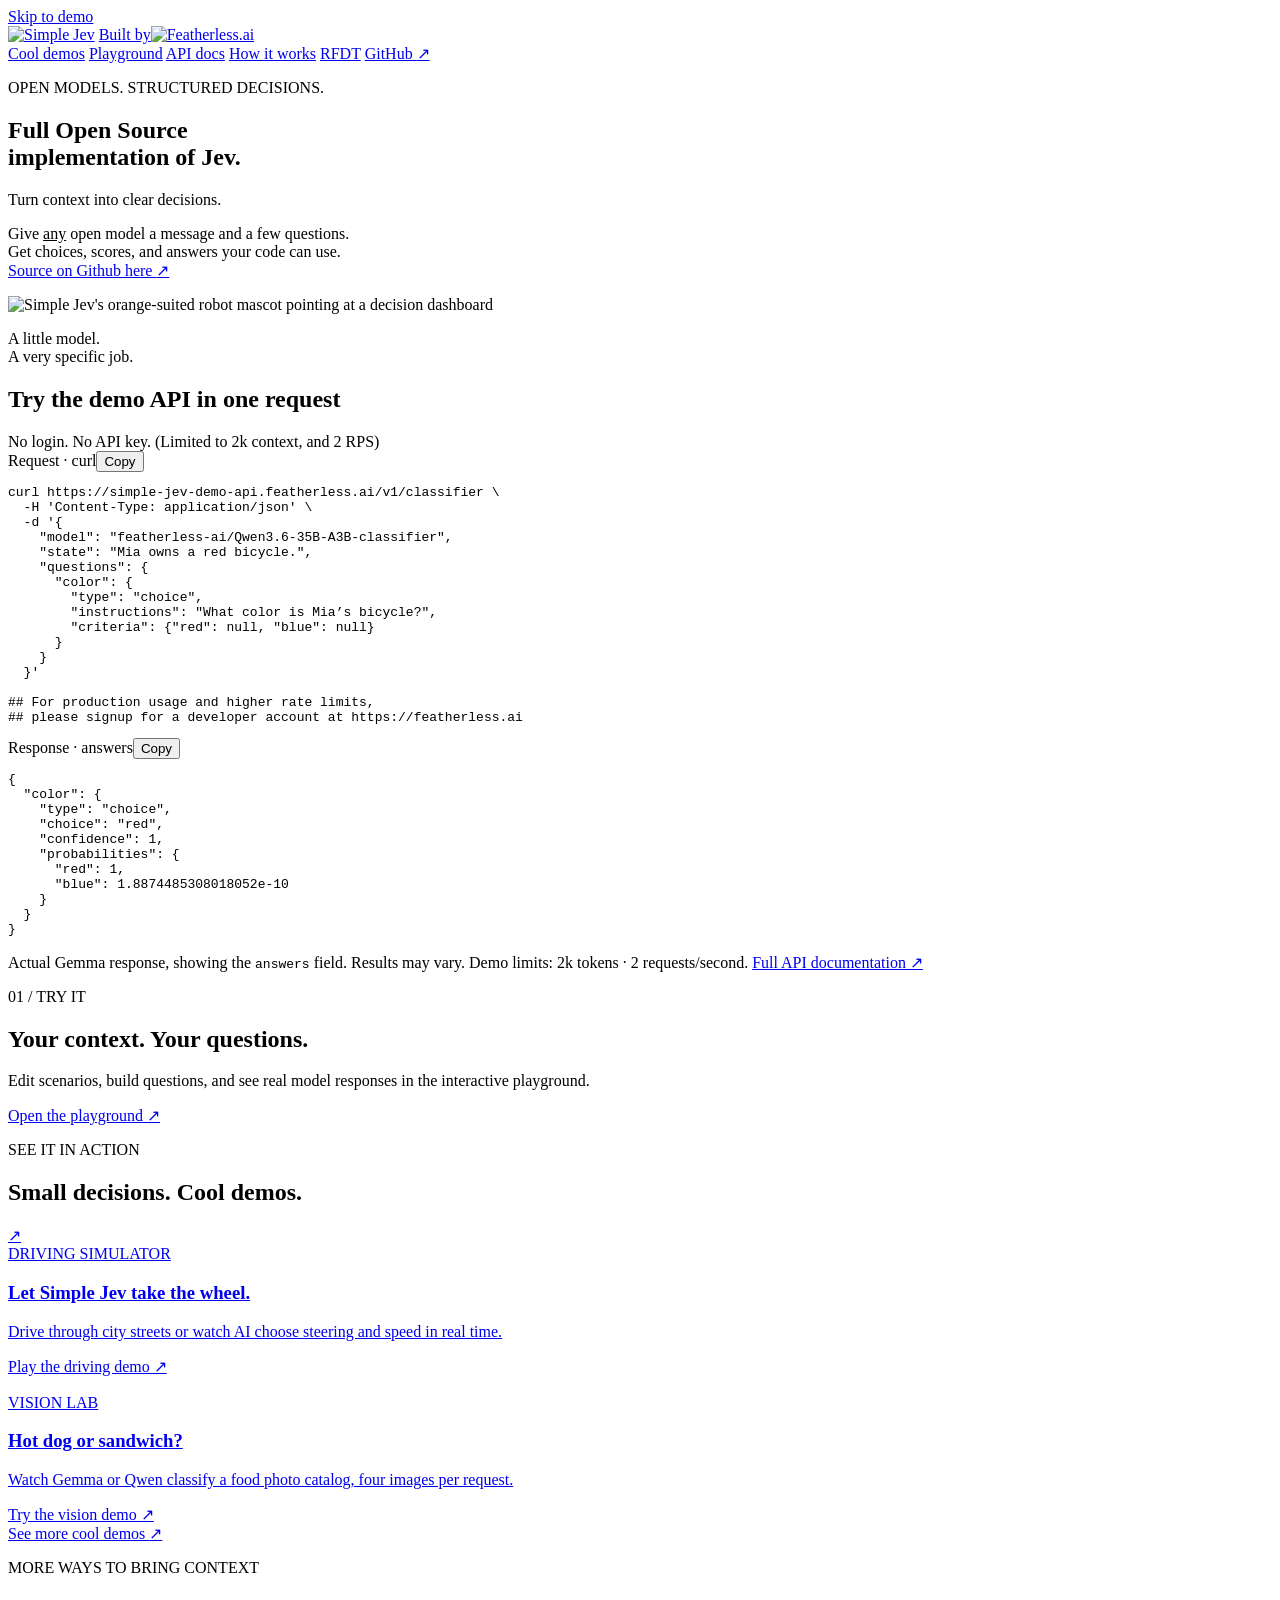
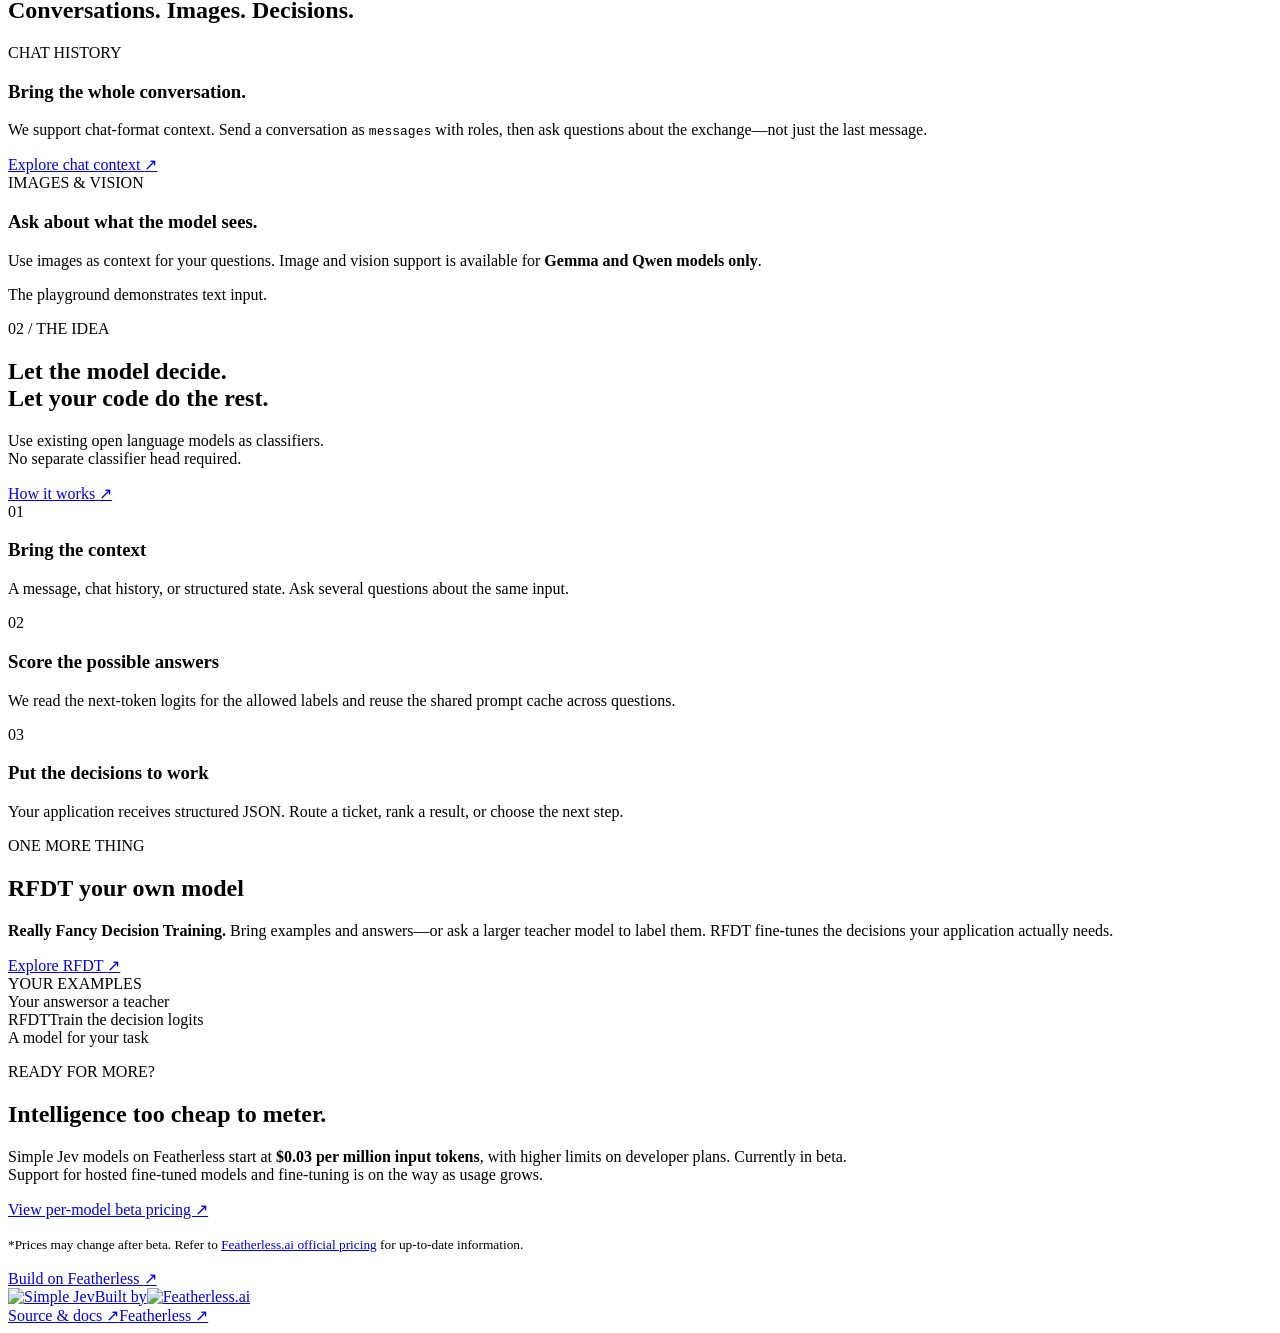
==== website/index.html @ 10b14368 "Update homepage demo model and rate limit" ====
<!doctype html>
<html lang="en">
  <head>
    <meta charset="utf-8" />
    <meta name="viewport" content="width=device-width, initial-scale=1" />
    <meta name="theme-color" content="#f8f9f6" />
    <meta
      name="description"
      content="Turn context into structured decisions with open language models. Try Simple Jev's live classifier demo, explore the API, and train a model for your task."
    />
    <title>Simple Jev — Turn context into decisions</title>
    <link rel="icon" type="image/png" href="assets/simple-jev.png" />
    <link rel="stylesheet" href="styles.css?v=20260918-how-button" />
    <script src="docs.js" defer></script>
    <script src="syntax.js" defer></script>
  </head>
  <body>
    <a class="skip-link" href="#try-it">Skip to demo</a>
    <header class="site-header wrap">
      <a class="wordmark" href="#" aria-label="Simple Jev home"
        ><img
          class="brand-logo"
          src="assets/simple-jev.png"
          alt="Simple Jev"
          width="64"
          height="64"
      /></a>
      <a
        class="built-by header-credit"
        href="https://featherless.ai/"
        aria-label="Built by Featherless.ai"
        ><span>Built by</span
        ><img
          src="assets/featherless_logo_dark.svg"
          alt="Featherless.ai"
          width="156"
          height="51"
      /></a>
      <nav aria-label="Main navigation">
        <a class="demos-nav" href="demos.html">Cool demos</a>
        <a href="playground.html" class="playground-nav">Playground</a>
        <a class="docs-link" href="docs.html">API docs</a>
        <a href="how-it-works.html">How it works</a>
        <a href="#rfdt">RFDT</a>
        <a
          class="nav-github"
          href="https://github.com/featherless-ai/simple-jev"
          >GitHub <span aria-hidden="true">↗</span></a
        >
      </nav>
    </header>

    <main>
      <section class="hero wrap" aria-labelledby="hero-title">
        <div>
          <p class="eyebrow">
            <span class="tiny-square" aria-hidden="true"></span> OPEN MODELS.
            STRUCTURED DECISIONS.
          </p>
          <h1 id="hero-title">
            Full Open Source<br /><span>implementation of Jev.</span>
          </h1>
          <p class="hero-subheading">Turn context into clear decisions.</p>
          <p class="hero-copy">
            Give <u>any</u> open model a message and a few questions.<br
              class="desktop-break"
            />
            Get choices, scores, and answers your code can use.
            <br />
            <a class="text-link" href="https://github.com/featherless-ai/simple-jev"
              >Source on Github here <span aria-hidden="true">↗</span></a
            >
          </p>
        </div>
        <div class="hero-aside">
          <img
            src="assets/simple-jev.png"
            alt="Simple Jev's orange-suited robot mascot pointing at a decision dashboard"
            width="168"
            height="168"
          />
          <p>A little model.<br />A very specific job.</p>
        </div>
      </section>

      <section class="quick-api wrap" aria-labelledby="quick-api-title">
        <div class="quick-api-heading">
          <h2 id="quick-api-title">Try the demo API in one request</h2>
          <span>No login. No API key. (Limited to 2k context, and 2 RPS)</span>
        </div>
        <div class="quick-api-grid">
          <div class="docs-code">
            <div class="quick-code-heading">
              <span>Request · curl</span
              ><button type="button" class="copy-code">Copy</button>
            </div>
            <pre
              tabindex="0"
              aria-label="Example curl request"
            ><code>curl https://simple-jev-demo-api.featherless.ai/v1/classifier \
  -H &#x27;Content-Type: application/json&#x27; \
  -d &#x27;{
    &quot;model&quot;: &quot;featherless-ai/Qwen3.6-35B-A3B-classifier&quot;,
    &quot;state&quot;: &quot;Mia owns a red bicycle.&quot;,
    &quot;questions&quot;: {
      &quot;color&quot;: {
        &quot;type&quot;: &quot;choice&quot;,
        &quot;instructions&quot;: &quot;What color is Mia’s bicycle?&quot;,
        &quot;criteria&quot;: {&quot;red&quot;: null, &quot;blue&quot;: null}
      }
    }
  }&#x27;

## For production usage and higher rate limits,
## please signup for a developer account at https://featherless.ai</code></pre>
          </div>
          <div class="docs-code">
            <div class="quick-code-heading">
              <span>Response · answers</span
              ><button type="button" class="copy-code">Copy</button>
            </div>
            <pre tabindex="0" aria-label="Example answer JSON"><code>{
  &quot;color&quot;: {
    &quot;type&quot;: &quot;choice&quot;,
    &quot;choice&quot;: &quot;red&quot;,
    &quot;confidence&quot;: 1,
    &quot;probabilities&quot;: {
      &quot;red&quot;: 1,
      &quot;blue&quot;: 1.8874485308018052e-10
    }
  }
}</code></pre>
          </div>
        </div>
        <p class="quick-api-note">
          Actual Gemma response, showing the <code>answers</code> field. Results
          may vary. Demo limits: 2k tokens · 2 requests/second.
          <a href="docs.html">Full API documentation ↗</a>
        </p>
        <span class="sr-only" id="docs-copy-status" role="status"></span>
      </section>

      <section
        class="playground-invite wrap"
        id="try-it"
        aria-labelledby="try-title"
      >
        <div>
          <p class="section-number">01 / TRY IT</p>
          <h2 id="try-title">Your context. Your questions.</h2>
          <p>
            Edit scenarios, build questions, and see real model responses in the
            interactive playground.
          </p>
        </div>
        <a class="playground-link" href="playground.html"
          >Open the playground <span aria-hidden="true">↗</span></a
        >
      </section>

      <section class="home-demos wrap" aria-labelledby="cool-demos-title">
        <p class="section-number">SEE IT IN ACTION</p>
        <h2 id="cool-demos-title">Small decisions. Cool demos.</h2>
        <div class="home-demo-cards">
          <a class="home-demo-card" href="cool-demo/drive/">
            <div class="driving-art" aria-hidden="true">
              <div class="demo-road"></div>
              <div class="demo-car">↗</div>
            </div>
            <div class="home-demo-copy">
              <span class="context-kind">DRIVING SIMULATOR</span>
              <h3>Let Simple Jev take the wheel.</h3>
              <p>
                Drive through city streets or watch AI choose steering and speed
                in real time.
              </p>
              <span class="home-demo-cta">Play the driving demo ↗</span>
            </div>
          </a>
          <a class="home-demo-card" href="cool-demo/vision/"
            ><div class="vision-preview" aria-hidden="true">
              <img src="cool-demo/vision/images/01.jpg" alt="" /><img
                src="cool-demo/vision/images/04.jpg"
                alt=""
              />
            </div>
            <div class="home-demo-copy">
              <span class="context-kind">VISION LAB</span>
              <h3>Hot dog or sandwich?</h3>
              <p>
                Watch Gemma or Qwen classify a food photo catalog, four images
                per request.
              </p>
              <span class="home-demo-cta">Try the vision demo ↗</span>
            </div></a
          >
        </div>
        <div class="home-demos-more">
          <a href="demos.html"
            >See more cool demos <span aria-hidden="true">↗</span></a
          >
        </div>
      </section>

      <section
        class="context-support wrap"
        aria-labelledby="context-support-title"
      >
        <div class="context-support-intro">
          <p class="section-number">MORE WAYS TO BRING CONTEXT</p>
          <h2 id="context-support-title">Conversations. Images. Decisions.</h2>
        </div>
        <div class="context-support-grid">
          <article>
            <span class="context-kind">CHAT HISTORY</span>
            <h3>Bring the whole conversation.</h3>
            <p>
              We support chat-format context. Send a conversation as
              <code>messages</code> with roles, then ask questions about the
              exchange—not just the last message.
            </p>
            <a href="docs.html#context"
              >Explore chat context <span aria-hidden="true">↗</span></a
            >
          </article>
          <article>
            <span class="context-kind">IMAGES &amp; VISION</span>
            <h3>Ask about what the model sees.</h3>
            <p>
              Use images as context for your questions. Image and vision support
              is available for <strong>Gemma and Qwen models only</strong>.
            </p>
            <span class="context-support-note"
              >The playground demonstrates text input.</span
            >
          </article>
        </div>
      </section>

      <section
        class="how-section wrap"
        id="how-it-works"
        aria-labelledby="how-title"
      >
        <div class="section-intro">
          <p class="section-number">02 / THE IDEA</p>
          <h2 id="how-title">
            Let the model decide.<br />Let your code do the rest.
          </h2>
          <p>
            Use existing open language models as classifiers.<br />No separate
            classifier head required.
          </p>
          <a class="playground-link" href="how-it-works.html"
            >How it works <span aria-hidden="true">↗</span></a
          >
        </div>
        <div class="steps">
          <article>
            <span class="step-number">01</span>
            <div>
              <h3>Bring the context</h3>
              <p>
                A message, chat history, or structured state. Ask several
                questions about the same input.
              </p>
            </div>
          </article>
          <article>
            <span class="step-number">02</span>
            <div>
              <h3>Score the possible answers</h3>
              <p>
                We read the next-token logits for the allowed labels and reuse
                the shared prompt cache across questions.
              </p>
            </div>
          </article>
          <article>
            <span class="step-number">03</span>
            <div>
              <h3>Put the decisions to work</h3>
              <p>
                Your application receives structured JSON. Route a ticket, rank
                a result, or choose the next step.
              </p>
            </div>
          </article>
        </div>
      </section>

      <section class="rfdt-section wrap" id="rfdt" aria-labelledby="rfdt-title">
        <div class="rfdt-card">
          <div>
            <p class="eyebrow">ONE MORE THING</p>
            <h2 id="rfdt-title">
              RFDT your own model
            </h2>
            <p>
              <strong>Really Fancy Decision Training.</strong> Bring examples
              and answers—or ask a larger teacher model to label them. RFDT
              fine-tunes the decisions your application actually needs.
            </p>
            <a
              class="text-link"
              href="https://github.com/featherless-ai/simple-jev/tree/main/RFDT"
              >Explore RFDT <span aria-hidden="true">↗</span></a
            >
          </div>
          <div
            class="training-flow"
            aria-label="Examples plus answers or a teacher lead to decision training and a task-specific model"
          >
            <span class="flow-label">YOUR EXAMPLES</span>
            <div class="flow-inputs">
              <span>Your answers</span><span>or a teacher</span>
            </div>
            <span class="flow-line" aria-hidden="true"></span>
            <div class="flow-core">
              RFDT<span>Train the decision logits</span>
            </div>
            <span class="flow-line" aria-hidden="true"></span
            ><span class="flow-output">A model for your task</span>
          </div>
        </div>
      </section>
      <section class="production wrap" aria-labelledby="production-title">
        <div>
          <p class="section-number">READY FOR MORE?</p>
          <h2 id="production-title">Intelligence too cheap to meter.</h2>
          <p>
            Simple Jev models on Featherless start at
            <strong>$0.03 per million input tokens</strong>, with higher limits
            on developer plans. Currently in beta.<br />Support for hosted
            fine-tuned models and fine-tuning is on the way as usage grows.
          </p>
          <p>
            <a href="docs.html#production">View per-model beta pricing ↗</a>
          </p>
          <p>
            <small
              >*Prices may change after beta. Refer to
              <a href="https://featherless.ai/"
                >Featherless.ai official pricing</a
              >
              for up-to-date information.</small
            >
          </p>
        </div>
        <a class="production-button" href="https://featherless.ai/"
          >Build on Featherless <span aria-hidden="true">↗</span></a
        >
      </section>
    </main>
    <footer class="wrap">
      <a class="wordmark" href="#" aria-label="Simple Jev home"
        ><img
          class="brand-logo"
          src="assets/simple-jev.png"
          alt="Simple Jev"
          width="64"
          height="64" /></a
      ><a
        class="built-by"
        href="https://featherless.ai/"
        aria-label="Built by Featherless.ai"
        ><span>Built by</span
        ><img
          src="assets/featherless_logo_dark.svg"
          alt="Featherless.ai"
          width="156"
          height="51"
      /></a>
      <div>
        <a href="https://github.com/featherless-ai/simple-jev"
          >Source & docs ↗</a
        ><a href="https://featherless.ai/">Featherless ↗</a>
      </div>
    </footer>
  </body>
</html>
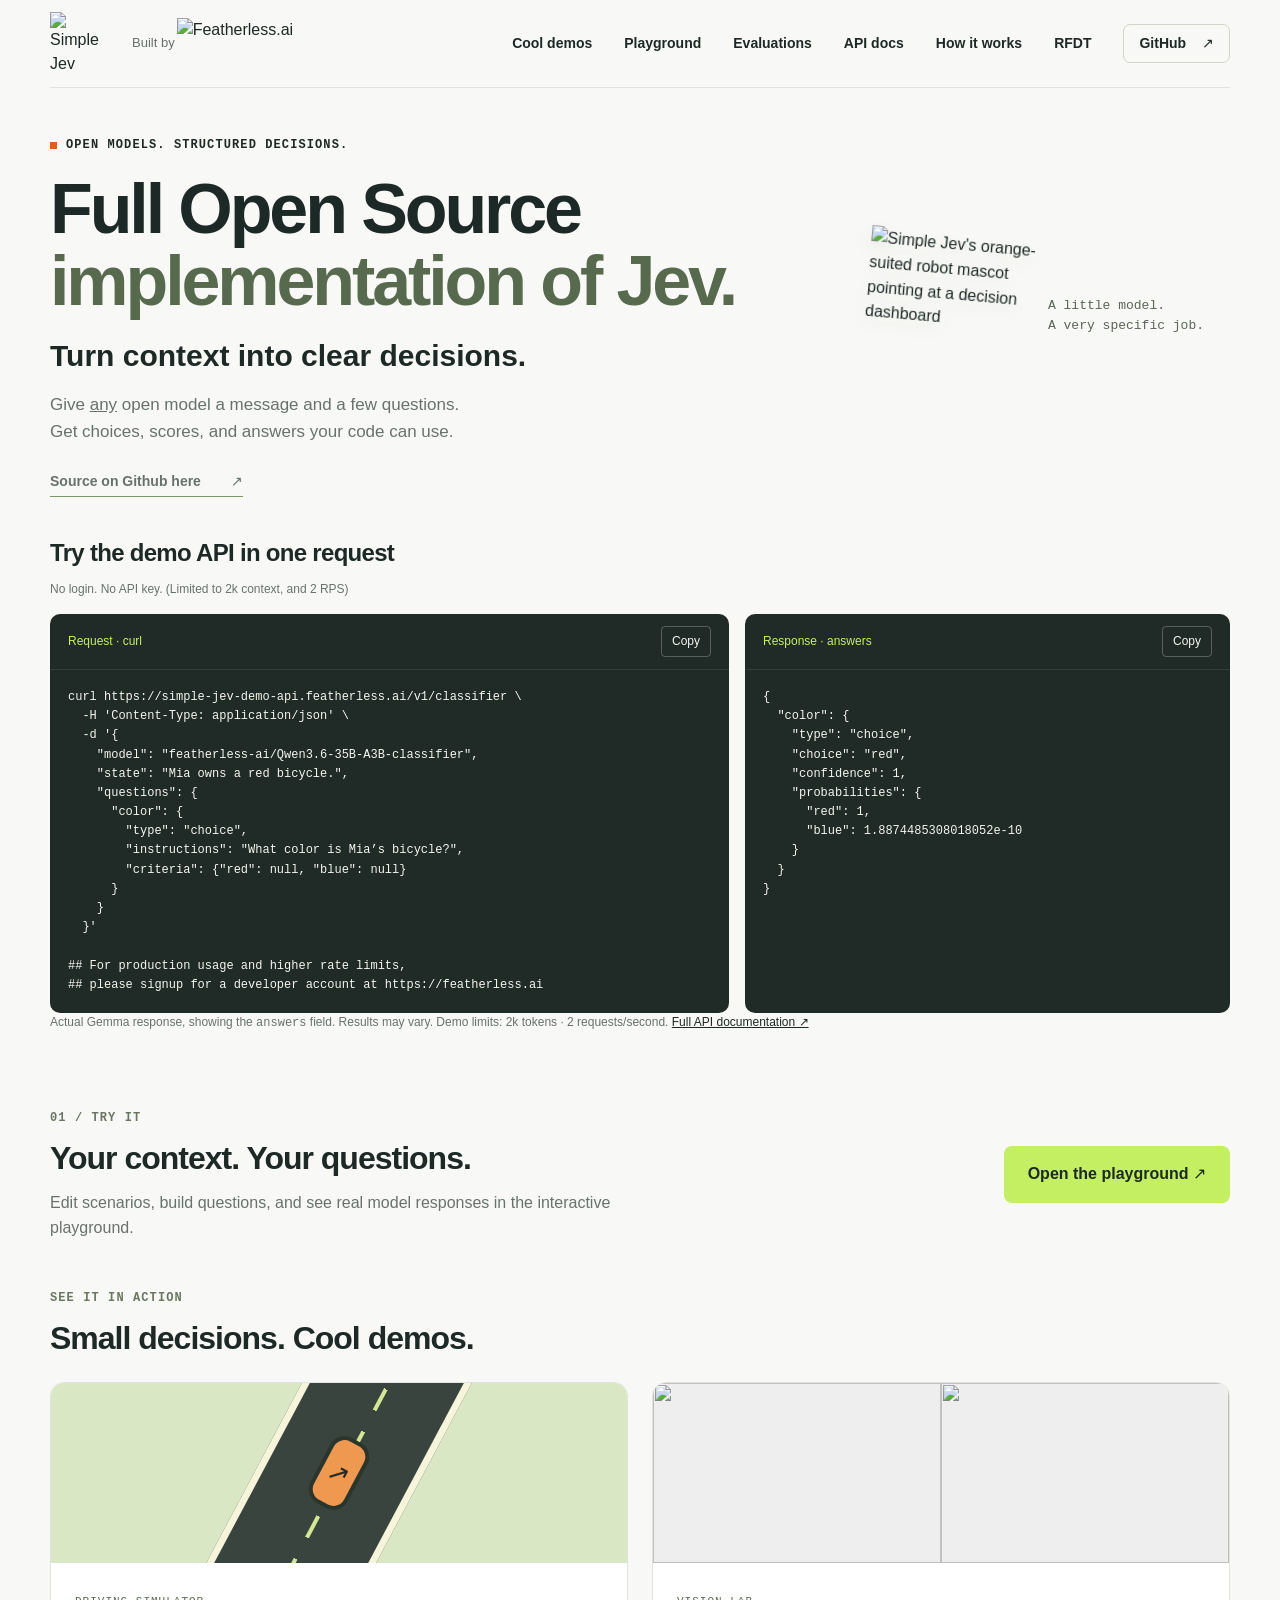
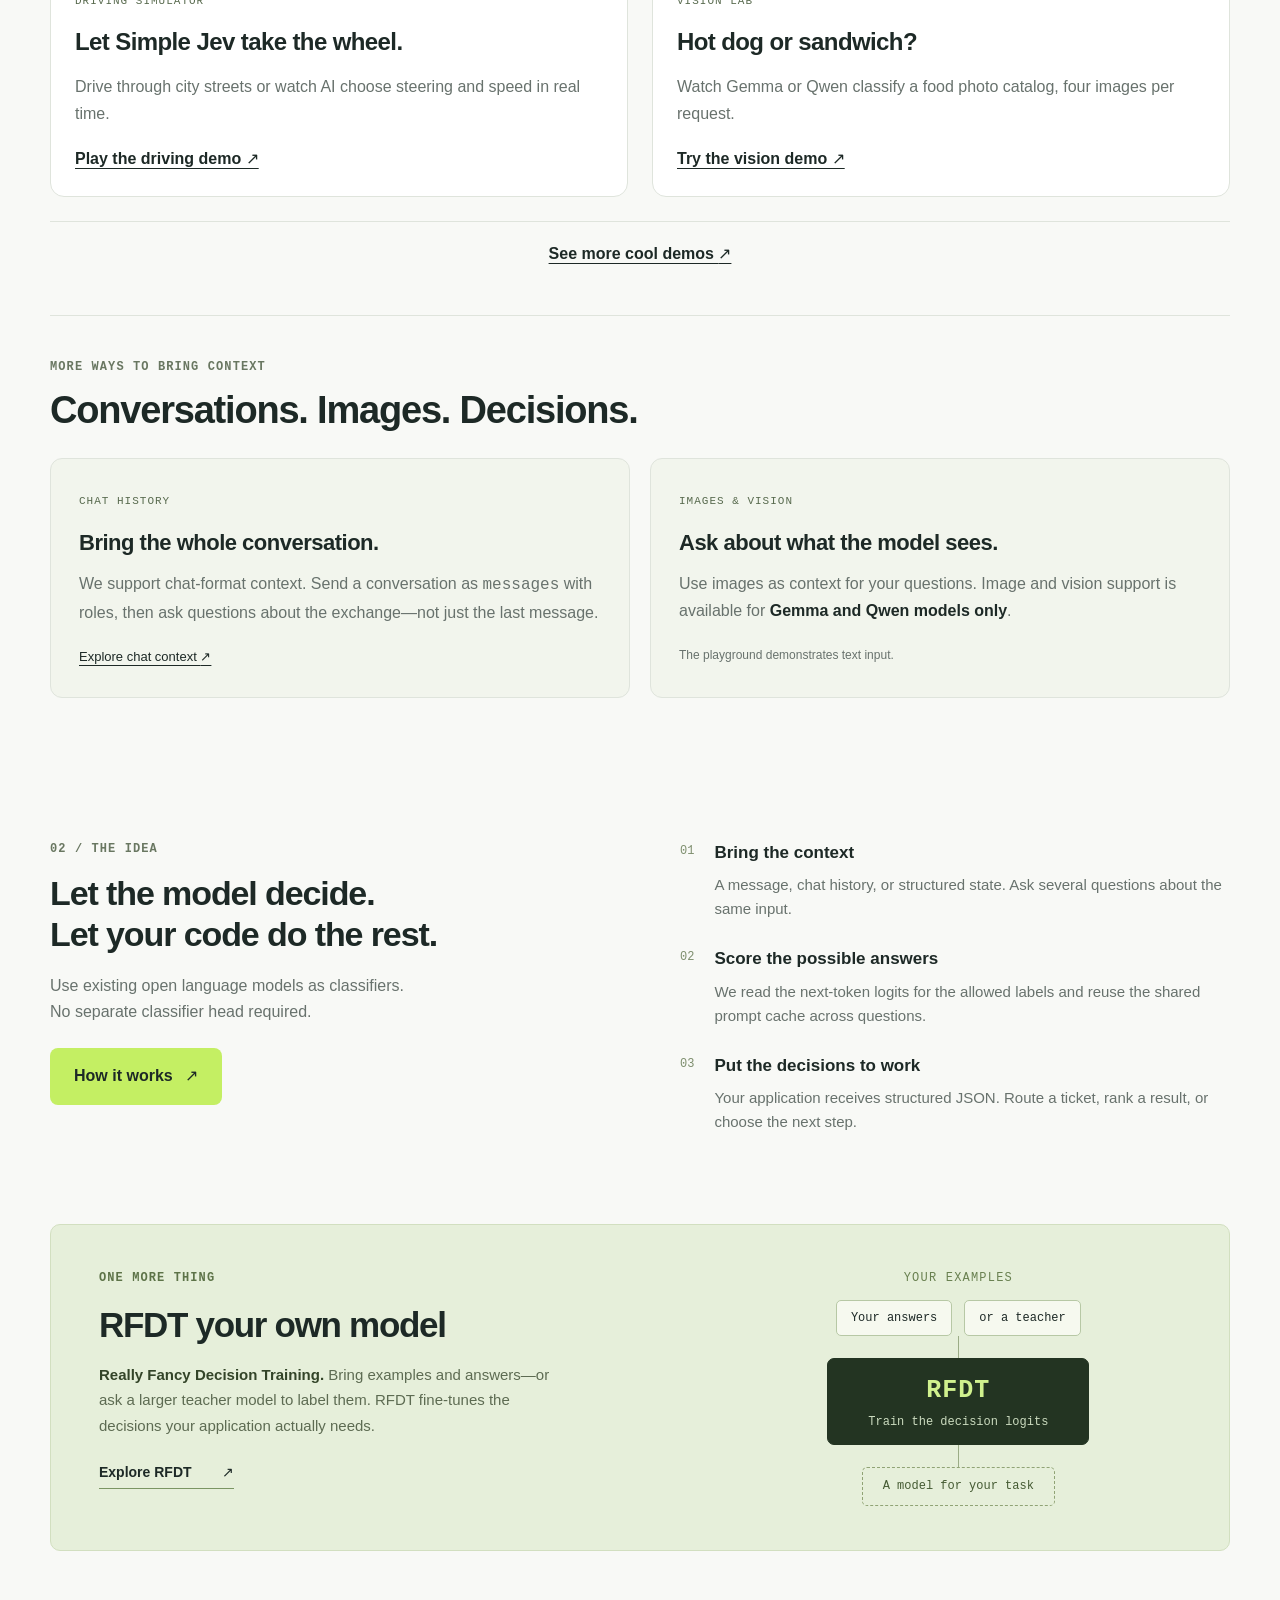
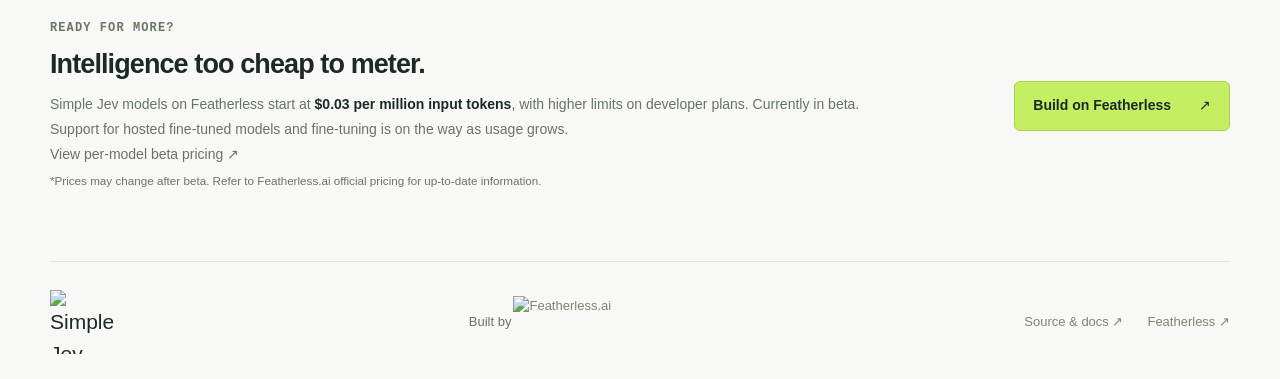
==== commit a9d7e054: "Add interactive evaluation comparison and benchmark explorer" ====
--- a/website/index.html
+++ b/website/index.html
@@ -39,6 +39,7 @@
       <nav aria-label="Main navigation">
         <a class="demos-nav" href="demos.html">Cool demos</a>
         <a href="playground.html" class="playground-nav">Playground</a>
+        <a class="eval-nav" href="evaluations.html">Evaluations</a>
         <a class="docs-link" href="docs.html">API docs</a>
         <a href="how-it-works.html">How it works</a>
         <a href="#rfdt">RFDT</a>
--- a/website/styles.css
+++ b/website/styles.css
@@ -0,0 +1,1865 @@
+:root {
+  --ink: #1d2926;
+  --muted: #68726d;
+  --paper: #f8f9f6;
+  --line: #dfe4dc;
+  --lime: #c4ef63;
+  --orange: #e25b26;
+  --mono: ui-monospace, SFMono-Regular, Consolas, monospace;
+  --sans: Inter, -apple-system, BlinkMacSystemFont, "Segoe UI", sans-serif;
+  color-scheme: light;
+  font-family: var(--sans);
+  color: var(--ink);
+  background: var(--paper);
+  font-synthesis: none;
+}
+* {
+  box-sizing: border-box;
+}
+html {
+  scroll-behavior: smooth;
+  scroll-padding-top: 24px;
+}
+body {
+  margin: 0;
+  font-size: 16px;
+  line-height: 1.55;
+}
+button,
+input,
+textarea,
+select {
+  font: inherit;
+}
+button,
+a,
+select,
+summary {
+  -webkit-tap-highlight-color: transparent;
+}
+button,
+select,
+summary {
+  cursor: pointer;
+}
+a {
+  color: inherit;
+  text-decoration: none;
+}
+button:disabled {
+  cursor: not-allowed;
+}
+a:focus-visible,
+button:focus-visible,
+textarea:focus-visible,
+select:focus-visible,
+summary:focus-visible,
+pre:focus-visible {
+  outline: 3px solid var(--orange);
+  outline-offset: 4px;
+}
+button {
+  color: inherit;
+}
+p,
+h1,
+h2,
+h3 {
+  margin: 0;
+}
+p {
+  color: var(--muted);
+}
+.wrap {
+  width: min(1180px, calc(100% - 80px));
+  margin-inline: auto;
+}
+.site-header {
+  display: flex;
+  align-items: center;
+  justify-content: space-between;
+  min-height: 88px;
+  border-bottom: 1px solid var(--line);
+}
+.wordmark {
+  display: inline-flex;
+  align-items: center;
+  flex-shrink: 0;
+}
+.brand-logo {
+  display: block;
+  width: 64px;
+  height: 64px;
+  object-fit: contain;
+}
+.built-by {
+  display: inline-flex;
+  align-items: center;
+  gap: 2px;
+  white-space: nowrap;
+}
+.built-by span {
+  font-size: 13px;
+  color: var(--muted);
+}
+.built-by img {
+  display: block;
+  width: 156px;
+  height: auto;
+  object-fit: contain;
+}
+.header-credit {
+  margin-right: auto;
+  margin-left: 18px;
+}
+.site-header nav {
+  display: flex;
+  align-items: center;
+  gap: 32px;
+  font-size: 14px;
+  font-weight: 600;
+}
+.site-header nav a:hover,
+footer a:hover {
+  color: var(--orange);
+}
+.nav-github {
+  border: 1px solid #cfd5cb;
+  padding: 8px 15px;
+  border-radius: 7px;
+}
+.nav-github span {
+  margin-left: 12px;
+}
+.hero {
+  display: flex;
+  align-items: center;
+  justify-content: space-between;
+  padding-block: 48px 42px;
+}
+.eyebrow,
+.section-number {
+  font-family: var(--mono);
+  font-size: 12px;
+  font-weight: 600;
+  letter-spacing: 1.1px;
+}
+.eyebrow {
+  color: var(--ink);
+  display: flex;
+  align-items: center;
+  gap: 9px;
+}
+.tiny-square {
+  width: 7px;
+  height: 7px;
+  background: var(--orange);
+}
+h1 {
+  font-size: clamp(42px, 5.6vw, 70px);
+  line-height: 1.04;
+  letter-spacing: -3.1px;
+  font-weight: 650;
+  margin: 18px 0;
+}
+h1 span {
+  color: #586a4e;
+}
+.hero-subheading {
+  font-size: clamp(22px, 2.5vw, 30px);
+  font-weight: 600;
+  line-height: 1.3;
+  margin-bottom: 16px;
+  color: var(--ink);
+}
+.hero-copy {
+  font-size: 17px;
+  line-height: 1.6;
+}
+.production strong {
+  color: var(--ink);
+  font-weight: 650;
+}
+.hero-aside {
+  display: flex;
+  align-items: center;
+  gap: 15px;
+  padding-right: 26px;
+}
+.hero-aside img {
+  object-fit: contain;
+  filter: drop-shadow(0 7px 8px #27311e12);
+  transform: rotate(5deg);
+}
+.hero-aside p {
+  font-family: var(--mono);
+  font-size: 13px;
+  line-height: 1.6;
+  color: #5a6557;
+}
+.demo-section {
+  scroll-margin-top: 24px;
+}
+.demo-heading {
+  display: flex;
+  justify-content: space-between;
+  align-items: end;
+  margin-bottom: 20px;
+}
+.section-number {
+  display: block;
+  color: #697761;
+  margin-bottom: 9px;
+}
+h2 {
+  font-size: 29px;
+  line-height: 1.2;
+  letter-spacing: -0.9px;
+  font-weight: 600;
+}
+.demo-heading h2 {
+  font-size: 25px;
+}
+.access-note {
+  font-size: 14px;
+  color: var(--muted);
+  padding-bottom: 3px;
+}
+.playground {
+  display: grid;
+  grid-template-columns: 1fr 1fr;
+  border: 1px solid #ced6c8;
+  background: white;
+  border-radius: 12px;
+  overflow: hidden;
+  box-shadow: 0 10px 35px #28351f07;
+}
+.input-panel,
+.output-panel {
+  padding: 25px 28px;
+}
+.input-panel {
+  border-right: 1px solid var(--line);
+  min-width: 0;
+}
+.output-panel {
+  background: #f0f3eb;
+  min-width: 0;
+}
+.panel-heading {
+  display: flex;
+  align-items: center;
+  justify-content: space-between;
+  gap: 10px;
+  margin-bottom: 21px;
+}
+.panel-heading h3 {
+  font-size: 15px;
+  font-weight: 650;
+  display: flex;
+  align-items: center;
+  gap: 9px;
+}
+.panel-number {
+  font: 12px var(--mono);
+  color: #78846c;
+  border: 1px solid #cbd4c3;
+  border-radius: 4px;
+  padding: 1px 4px;
+}
+.small {
+  font-size: 12px;
+  letter-spacing: 0.7px;
+  color: #737d6d;
+}
+.mono {
+  font-family: var(--mono);
+}
+.presets {
+  display: flex;
+  gap: 7px;
+  flex-wrap: wrap;
+  margin-bottom: 13px;
+}
+.preset {
+  font-size: 14px;
+  background: #fff;
+  border: 1px solid var(--line);
+  border-radius: 5px;
+  padding: 7px 10px;
+  transition: background 0.15s;
+}
+.preset:hover {
+  border-color: #819d6b;
+  background: #f3f7ed;
+}
+.preset.selected {
+  background: #eaf3dd;
+  border-color: #a5bf88;
+  color: #344a21;
+}
+textarea {
+  display: block;
+  resize: vertical;
+  min-height: 150px;
+  max-height: 360px;
+  width: 100%;
+  padding: 16px;
+  border: 1px solid #cdd5c5;
+  border-radius: 6px;
+  line-height: 1.65;
+  font-size: 16px;
+  color: var(--ink);
+  background: #fcfdfa;
+}
+.input-meta {
+  display: flex;
+  justify-content: space-between;
+  gap: 10px;
+  font-size: 12px;
+  color: #728069;
+  margin-top: 7px;
+}
+.input-meta span:last-child {
+  font-family: var(--mono);
+  white-space: nowrap;
+}
+.question-brief {
+  margin: 20px 0;
+}
+.question-brief p {
+  font-size: 14px;
+  color: var(--ink);
+  margin-top: 4px;
+}
+.question-brief p span {
+  margin: 0 6px;
+  color: #97a08f;
+}
+.run-controls {
+  display: flex;
+  gap: 13px;
+  align-items: end;
+}
+.model-control {
+  flex: 1;
+  min-width: 0;
+}
+.model-control label {
+  display: block;
+  font-size: 12px;
+  color: var(--muted);
+  margin-bottom: 5px;
+}
+select {
+  width: 100%;
+  height: 44px;
+  border: 1px solid #d8ded2;
+  border-radius: 6px;
+  background: white;
+  padding: 0 26px 0 10px;
+  color: var(--ink);
+  font-size: 14px;
+  text-overflow: ellipsis;
+}
+.run-button {
+  display: flex;
+  align-items: center;
+  justify-content: center;
+  gap: 22px;
+  background: var(--ink);
+  color: #fff;
+  border: 1px solid var(--ink);
+  border-radius: 6px;
+  height: 44px;
+  padding: 0 18px;
+  font-size: 14px;
+  font-weight: 600;
+  white-space: nowrap;
+  transition: background 0.2s;
+}
+.run-button:hover:not(:disabled) {
+  background: #354734;
+}
+.run-button:disabled {
+  opacity: 0.65;
+}
+.run-button span:last-child {
+  font-size: 20px;
+  color: var(--lime);
+}
+.privacy-note {
+  font-size: 12px;
+  margin-top: 12px;
+}
+.model-notice {
+  font-size: 12px;
+  color: #a04420;
+  margin-top: 7px;
+}
+.result-source {
+  font-size: 12px;
+  white-space: nowrap;
+  padding: 3px 7px;
+  background: #e2e8d9;
+  border-radius: 4px;
+  color: #5a674e;
+}
+.result-source.live {
+  background: var(--lime);
+  color: #30451b;
+}
+.decision-card {
+  border: 1px solid #d8dfd0;
+  background: #fff;
+  border-radius: 7px;
+  padding: 17px;
+}
+.decision-label {
+  display: flex;
+  justify-content: space-between;
+  align-items: center;
+  gap: 6px;
+  font-size: 14px;
+  color: #65725b;
+}
+.type-label {
+  font: 12px var(--mono);
+  letter-spacing: 0.6px;
+  color: #6c7f59;
+  background: #f1f5eb;
+  border-radius: 3px;
+  padding: 2px 5px;
+}
+.decision-main {
+  display: flex;
+  justify-content: space-between;
+  align-items: baseline;
+  margin: 8px 0 13px;
+  gap: 10px;
+}
+.decision-main strong {
+  font-size: 27px;
+  line-height: 1.2;
+  letter-spacing: -0.9px;
+}
+.decision-main > span {
+  font-size: 12px;
+  color: #7a846f;
+}
+.probability-list {
+  display: grid;
+  gap: 6px;
+}
+.probability-row {
+  display: grid;
+  grid-template-columns: 65px 1fr 36px;
+  gap: 12px;
+  align-items: center;
+  font-size: 14px;
+  color: #68755e;
+}
+.probability-row > span:last-child {
+  text-align: right;
+  font-family: var(--mono);
+  font-size: 12px;
+}
+.bar-track {
+  height: 6px;
+  background: #f0f3eb;
+  border-radius: 2px;
+  overflow: hidden;
+}
+.bar-fill {
+  height: 100%;
+  background: #9cc845;
+  border-radius: 2px;
+  transition: width 0.4s;
+}
+.bar-fill.secondary {
+  background: #c6d2b8;
+}
+.decision-pair {
+  display: grid;
+  grid-template-columns: 1fr 1fr;
+  gap: 12px;
+  margin-top: 12px;
+}
+.decision-pair .decision-card {
+  padding: 15px;
+}
+.compact-value {
+  font-size: 25px;
+  letter-spacing: -0.9px;
+  display: block;
+  margin: 10px 0 0;
+  line-height: 1.2;
+}
+.percent-sign {
+  font-size: 17px;
+  margin-left: 2px;
+}
+.score-scale {
+  height: 5px;
+  background: linear-gradient(to right, #c9eaa3, #e8cd6d, #e19266);
+  border-radius: 4px;
+  margin: 17px 2px 9px;
+  position: relative;
+}
+.score-scale > span {
+  position: absolute;
+  width: 3px;
+  height: 11px;
+  top: -3px;
+  background: var(--ink);
+  border: 1px solid white;
+  box-shadow: 0 0 0 1px var(--ink);
+  transition: left 0.4s;
+}
+.decision-detail {
+  font-size: 12px;
+  line-height: 1.5;
+}
+.refund-caption {
+  font-size: 12px;
+  color: #627452;
+  margin: 7px 0;
+}
+.result-footer {
+  display: flex;
+  gap: 12px;
+  justify-content: space-between;
+  margin-top: 15px;
+  font-size: 12px;
+  color: #6d7962;
+  min-height: 20px;
+}
+.elapsed {
+  font-family: var(--mono);
+  white-space: nowrap;
+  color: var(--ink);
+}
+.error-message {
+  font-size: 14px;
+  color: #933519;
+  background: #fff3ed;
+  border: 1px solid #ebc9b8;
+  border-radius: 6px;
+  padding: 12px;
+  margin-top: 12px;
+  overflow-wrap: anywhere;
+}
+.output-panel[aria-busy="true"] .decision-card {
+  opacity: 0.45;
+}
+.demo-footnote {
+  display: flex;
+  justify-content: space-between;
+  gap: 20px;
+  margin: 13px 0 23px;
+}
+.demo-footnote p {
+  font-size: 12px;
+}
+.limit-label {
+  font: 12px var(--mono);
+  letter-spacing: 0.5px;
+  margin-right: 10px;
+  color: #627052;
+}
+.api-inspector {
+  border: 1px solid var(--line);
+  border-radius: 8px;
+  background: #fff;
+  overflow: hidden;
+}
+summary {
+  list-style: none;
+  display: flex;
+  align-items: center;
+  gap: 14px;
+  padding: 17px 22px;
+  font-size: 14px;
+  font-weight: 600;
+}
+summary::-webkit-details-marker {
+  display: none;
+}
+summary > .mono {
+  color: #7b8e65;
+  font-size: 18px;
+}
+.inspector-description {
+  font-size: 12px;
+  color: #85917c;
+  font-weight: 400;
+}
+.disclosure-icon {
+  margin-left: auto;
+  font-size: 21px;
+  line-height: 1;
+  font-weight: 400;
+}
+.api-inspector[open] .disclosure-icon {
+  transform: rotate(45deg);
+}
+.code-grid {
+  display: grid;
+  grid-template-columns: 1fr 1fr;
+  background: #1d2926;
+  color: #e3eddf;
+}
+.code-grid > section {
+  min-width: 0;
+}
+.code-grid > section + section {
+  border-left: 1px solid #3b4942;
+}
+.code-heading {
+  padding: 15px 20px;
+  border-bottom: 1px solid #3b4942;
+  display: flex;
+  align-items: center;
+  justify-content: space-between;
+  gap: 8px;
+}
+.code-heading h3 {
+  font: 12px var(--mono);
+  color: #c4ef63;
+}
+.code-heading button {
+  font-size: 12px;
+  color: #e3eddf;
+  border: 1px solid #52614f;
+  border-radius: 4px;
+  padding: 4px 8px;
+  background: transparent;
+}
+.code-heading button:disabled {
+  opacity: 0.4;
+}
+pre {
+  font: 12px/1.65 var(--mono);
+  padding: 20px;
+  margin: 0;
+  overflow: auto;
+  max-height: 420px;
+  tab-size: 2;
+}
+.api-base {
+  font-size: 12px;
+  padding: 13px 20px;
+  overflow-wrap: anywhere;
+}
+.api-base a {
+  text-decoration: underline;
+  text-underline-offset: 3px;
+}
+.how-section {
+  padding-block: 90px;
+  display: grid;
+  grid-template-columns: 1fr 1fr;
+  gap: 80px;
+}
+.section-intro h2 {
+  font-size: 34px;
+  margin: 15px 0 18px;
+  line-height: 1.2;
+  letter-spacing: -1.1px;
+}
+.section-intro > p:not(.section-number) {
+  font-size: 16px;
+  line-height: 1.6;
+}
+.section-intro > .playground-link {
+  display: inline-flex;
+  align-items: center;
+  gap: 12px;
+  margin-top: 24px;
+}
+.steps {
+  display: grid;
+  gap: 25px;
+}
+.steps article {
+  display: flex;
+  gap: 20px;
+}
+.step-number {
+  font: 12px var(--mono);
+  padding-top: 4px;
+  color: #7d8e6d;
+}
+.steps h3 {
+  font-size: 17px;
+  font-weight: 650;
+  margin-bottom: 7px;
+}
+.steps p {
+  font-size: 15px;
+  line-height: 1.6;
+}
+.rfdt-card {
+  display: grid;
+  grid-template-columns: 1.25fr 1fr;
+  gap: 80px;
+  padding: 44px 48px;
+  background: #e6efda;
+  border: 1px solid #d2dfc0;
+  border-radius: 10px;
+}
+.rfdt-card .eyebrow {
+  color: #5d7348;
+}
+.rfdt-card h2 {
+  font-size: 35px;
+  letter-spacing: -1.3px;
+  margin: 16px 0;
+}
+.rfdt-card p:not(.eyebrow) {
+  font-size: 15px;
+  line-height: 1.7;
+  color: #5d6b52;
+  max-width: 470px;
+}
+.rfdt-card p strong {
+  font-weight: 650;
+  color: #334428;
+}
+.text-link {
+  display: inline-flex;
+  gap: 30px;
+  align-items: center;
+  font-size: 14px;
+  font-weight: 650;
+  margin-top: 24px;
+  border-bottom: 1px solid #7b9563;
+  padding-bottom: 4px;
+}
+.training-flow {
+  display: flex;
+  flex-direction: column;
+  align-items: center;
+  justify-content: center;
+  font-family: var(--mono);
+}
+.flow-label {
+  font-size: 12px;
+  letter-spacing: 1.2px;
+  color: #698050;
+}
+.flow-inputs {
+  display: flex;
+  gap: 12px;
+  margin-top: 12px;
+  font-size: 12px;
+}
+.flow-inputs > span {
+  border: 1px solid #b7c8a5;
+  background: #f6f9ef;
+  padding: 8px 14px;
+  border-radius: 5px;
+}
+.flow-line {
+  height: 22px;
+  width: 1px;
+  background: #9bac86;
+}
+.flow-core {
+  background: #233422;
+  color: #d0f18e;
+  border-radius: 7px;
+  border: 1px solid #233422;
+  padding: 13px 40px;
+  text-align: center;
+  font-size: 25px;
+  font-weight: 600;
+  letter-spacing: 1px;
+}
+.flow-core span {
+  display: block;
+  font-size: 12px;
+  font-weight: 400;
+  letter-spacing: 0;
+  color: #cbdbbf;
+  margin-top: 2px;
+}
+.flow-output {
+  border: 1px dashed #90a375;
+  border-radius: 5px;
+  padding: 9px 20px;
+  font-size: 12px;
+  color: #445a32;
+}
+.production {
+  padding-block: 68px;
+  display: flex;
+  align-items: center;
+  justify-content: space-between;
+  gap: 35px;
+}
+.production h2 {
+  font-size: 27px;
+  margin: 10px 0 12px;
+}
+.production p:not(.section-number) {
+  font-size: 14px;
+  line-height: 1.8;
+}
+.production-button {
+  display: flex;
+  gap: 28px;
+  align-items: center;
+  white-space: nowrap;
+  background: var(--lime);
+  border: 1px solid #a9d24f;
+  border-radius: 6px;
+  padding: 13px 18px;
+  font-size: 14px;
+  font-weight: 600;
+}
+.production-button:hover {
+  background: #b4e448;
+}
+footer {
+  display: flex;
+  justify-content: space-between;
+  align-items: center;
+  gap: 20px;
+  padding-block: 28px;
+  border-top: 1px solid var(--line);
+  font-size: 12px;
+  color: #7b8771;
+}
+footer .wordmark {
+  font-size: 21px;
+  color: var(--ink);
+}
+footer > div {
+  display: flex;
+  gap: 24px;
+}
+footer a {
+  font-size: 13px;
+}
+.sr-only {
+  position: absolute;
+  width: 1px;
+  height: 1px;
+  padding: 0;
+  margin: -1px;
+  overflow: hidden;
+  clip: rect(0, 0, 0, 0);
+  white-space: nowrap;
+  border: 0;
+}
+.skip-link {
+  position: fixed;
+  top: -80px;
+  left: 20px;
+  background: var(--ink);
+  color: white;
+  padding: 12px 20px;
+  z-index: 5;
+}
+.skip-link:focus {
+  top: 12px;
+}
+[hidden] {
+  display: none !important;
+}
+@media (min-width: 1500px) {
+  .hero {
+    padding-block: 56px 48px;
+  }
+}
+@media (max-width: 1050px) {
+  .wrap {
+    width: calc(100% - 48px);
+  }
+  .hero-aside {
+    padding: 0;
+  }
+  .hero-aside img {
+    width: 135px;
+    height: 135px;
+  }
+  .hero-aside p {
+    display: none;
+  }
+  .input-panel,
+  .output-panel {
+    padding: 22px;
+  }
+  .run-controls {
+    gap: 9px;
+  }
+  .run-button {
+    padding: 0 12px;
+    gap: 12px;
+  }
+  .decision-pair .decision-label {
+    align-items: flex-start;
+    flex-direction: column;
+    gap: 4px;
+  }
+  .how-section {
+    gap: 45px;
+  }
+  .rfdt-card {
+    gap: 35px;
+    padding: 35px;
+  }
+}
+@media (max-width: 760px) {
+  .wrap {
+    width: calc(100% - 36px);
+  }
+  .site-header {
+    min-height: 74px;
+  }
+  .site-header nav {
+    gap: 18px;
+  }
+  .site-header nav > a:first-child {
+    display: none;
+  }
+  .hero {
+    padding: 35px 0 30px;
+    align-items: center;
+    gap: 15px;
+  }
+  h1 {
+    font-size: 44px;
+    letter-spacing: -2px;
+  }
+  .hero-copy {
+    font-size: 16px;
+  }
+  .hero-aside {
+    display: none;
+  }
+  .eyebrow {
+    font-size: 12px;
+    letter-spacing: 0.75px;
+  }
+  .demo-heading {
+    align-items: start;
+    gap: 12px;
+  }
+  .demo-heading h2 {
+    font-size: 23px;
+    max-width: 230px;
+  }
+  .access-note {
+    font-size: 12px;
+    max-width: 85px;
+    text-align: right;
+    padding-top: 25px;
+  }
+  .playground {
+    grid-template-columns: 1fr;
+  }
+  .input-panel {
+    border-right: 0;
+    border-bottom: 1px solid var(--line);
+  }
+  .input-panel,
+  .output-panel {
+    padding: 21px;
+  }
+  .decision-pair .decision-label {
+    flex-direction: row;
+    align-items: center;
+  }
+  .demo-footnote {
+    flex-direction: column;
+    gap: 4px;
+    margin-bottom: 18px;
+  }
+  .code-grid {
+    grid-template-columns: 1fr;
+  }
+  .code-grid > section + section {
+    border-left: 0;
+    border-top: 1px solid #3b4942;
+  }
+  .inspector-description {
+    display: none;
+  }
+  summary {
+    padding: 15px 18px;
+  }
+  .how-section {
+    grid-template-columns: 1fr;
+    gap: 35px;
+    padding-block: 55px;
+  }
+  .section-intro h2 {
+    font-size: 31px;
+  }
+  .steps {
+    gap: 25px;
+  }
+  .rfdt-card {
+    grid-template-columns: 1fr;
+    padding: 29px 24px;
+    gap: 35px;
+  }
+  .rfdt-card h2 {
+    font-size: 31px;
+  }
+  .training-flow {
+    padding: 0 0 5px;
+  }
+  .production {
+    flex-direction: column;
+    align-items: start;
+    padding-block: 45px;
+    gap: 24px;
+  }
+  .production p br {
+    display: none;
+  }
+  footer {
+    flex-wrap: wrap;
+    gap: 20px;
+  }
+  footer > span {
+    display: none;
+  }
+  footer > div {
+    gap: 15px;
+  }
+  .desktop-break {
+    display: none;
+  }
+}
+@media (max-width: 390px) {
+  .wrap {
+    width: calc(100% - 24px);
+  }
+  .input-panel,
+  .output-panel {
+    padding: 17px;
+  }
+  .small {
+    font-size: 12px;
+  }
+  .panel-heading {
+    gap: 6px;
+  }
+  .presets {
+    gap: 5px;
+  }
+  .preset {
+    padding: 7px 8px;
+    font-size: 12px;
+  }
+  .decision-label {
+    font-size: 12px;
+  }
+  .type-label {
+    font-size: 12px;
+  }
+  .run-controls {
+    flex-wrap: wrap;
+  }
+  .model-control {
+    flex-basis: 100%;
+  }
+  .run-button {
+    width: 100%;
+    margin-top: 4px;
+  }
+  .decision-main {
+    flex-wrap: wrap;
+    gap: 2px;
+  }
+}
+@media (prefers-reduced-motion: reduce) {
+  html {
+    scroll-behavior: auto;
+  }
+  * {
+    transition: none !important;
+    animation: none !important;
+  }
+}
+
+@media (max-width: 760px) {
+  .site-header {
+    flex-wrap: wrap;
+    padding-block: 10px;
+    gap: 8px;
+  }
+  .brand-logo {
+    width: 56px;
+    height: 56px;
+  }
+  .header-credit {
+    margin-left: 2px;
+  }
+  .header-credit img {
+    width: 125px;
+  }
+  .header-credit span {
+    font-size: 12px;
+  }
+  .site-header nav {
+    margin-left: auto;
+    gap: 12px;
+  }
+  .site-header nav a:not(.nav-github) {
+    display: none;
+  }
+  footer {
+    justify-content: flex-start;
+  }
+  footer > div {
+    flex-basis: 100%;
+  }
+}
+@media (max-width: 390px) {
+  .header-credit {
+    flex-direction: column;
+    align-items: flex-start;
+    gap: 0;
+  }
+  .header-credit img {
+    margin-top: -8px;
+  }
+}
+
+/* The question builder uses native disclosure controls so keyboard users can
+   edit one question at a time without losing their place in the form. */
+.scenario-controls,
+.add-question-controls {
+  display: flex;
+  align-items: end;
+  gap: 10px;
+  margin: 14px 0 7px;
+}
+.scenario-controls > div,
+.add-question-controls > div {
+  flex: 1;
+  min-width: 0;
+}
+.scenario-controls label,
+.add-question-controls label,
+.field-label {
+  display: block;
+  font-size: 14px;
+  font-weight: 600;
+  margin-bottom: 6px;
+}
+.field-label {
+  margin-top: 20px;
+}
+.editor-button {
+  background: #eaf3dd;
+  border: 1px solid #b3c79b;
+  border-radius: 5px;
+  padding: 10px 13px;
+  font-size: 14px;
+  white-space: nowrap;
+  height: 44px;
+}
+.editor-button:hover:not(:disabled) {
+  background: #d9eabc;
+}
+.editor-button:disabled {
+  opacity: 0.5;
+}
+.editor-hint {
+  font-size: 12px;
+  line-height: 1.5;
+  color: #66735c;
+}
+.builder-heading {
+  display: flex;
+  align-items: center;
+  justify-content: space-between;
+  gap: 10px;
+  margin: 24px 0 10px;
+}
+.builder-heading h3 {
+  font-size: 16px;
+}
+.builder-heading h3 span {
+  font: 12px var(--mono);
+  color: var(--muted);
+  margin-left: 8px;
+}
+.question-item {
+  border: 1px solid var(--line);
+  border-radius: 6px;
+  margin-bottom: 9px;
+  background: #fff;
+}
+.question-item summary {
+  padding: 12px;
+  gap: 9px;
+  font-size: 14px;
+}
+.question-item summary:after {
+  content: "+";
+  font-size: 20px;
+  color: #738068;
+}
+.question-item[open] summary:after {
+  content: "−";
+}
+.question-summary {
+  flex: 1;
+  min-width: 0;
+  overflow-wrap: anywhere;
+  font-weight: 500;
+}
+.question-index {
+  font: 12px var(--mono);
+  color: #7a896c;
+}
+.question-body {
+  padding: 0 13px 13px;
+  border-top: 1px solid var(--line);
+}
+.question-fields {
+  display: grid;
+  grid-template-columns: 0.7fr 1.3fr;
+  gap: 10px;
+}
+.question-field {
+  display: grid;
+  gap: 6px;
+  font-size: 14px;
+  margin-top: 13px;
+}
+.question-field input {
+  width: 100%;
+  min-width: 0;
+  border: 1px solid #cdd5c5;
+  border-radius: 5px;
+  padding: 9px;
+  color: var(--ink);
+  background: #fcfdfa;
+}
+.question-field textarea {
+  min-height: 74px;
+  max-height: 220px;
+  font-size: 14px;
+  padding: 10px;
+  line-height: 1.5;
+}
+.question-field select {
+  font-size: 14px;
+}
+.question-body .editor-hint {
+  margin-top: 6px;
+}
+.remove-question {
+  border: 0;
+  background: none;
+  color: #a2442b;
+  padding: 9px 0 0;
+  font-size: 13px;
+  text-decoration: underline;
+  text-underline-offset: 3px;
+}
+.builder-error {
+  font-size: 14px;
+  color: #9a371c;
+  margin: 12px 0;
+}
+.input-panel .run-controls {
+  margin-top: 22px;
+}
+.dynamic-results {
+  display: grid;
+  gap: 12px;
+}
+.dynamic-results .decision-card {
+  min-width: 0;
+}
+.result-question {
+  font-size: 14px;
+  line-height: 1.55;
+  margin: 7px 0 10px;
+  overflow-wrap: anywhere;
+}
+.dynamic-results .compact-value {
+  overflow-wrap: anywhere;
+  margin: 9px 0;
+}
+.dynamic-results .probability-list {
+  margin-top: 15px;
+}
+.dynamic-results .probability-row {
+  grid-template-columns: minmax(70px, 1fr) minmax(60px, 1fr) 38px;
+  font-size: 13px;
+  gap: 10px;
+}
+.dynamic-results .probability-row > span:first-child {
+  overflow-wrap: anywhere;
+}
+.dynamic-results .decision-label > span:first-child {
+  overflow-wrap: anywhere;
+  min-width: 0;
+}
+.empty-results {
+  font-size: 15px;
+  padding: 24px 0;
+}
+.playground {
+  overflow: visible;
+  align-items: start;
+}
+.output-panel {
+  position: sticky;
+  top: 18px;
+  border-radius: 0 12px 12px 0;
+}
+.input-panel {
+  border-radius: 12px 0 0 12px;
+}
+input:focus-visible {
+  outline: 3px solid var(--orange);
+  outline-offset: 3px;
+}
+@media (max-width: 760px) {
+  .output-panel {
+    position: static;
+    border-radius: 0 0 12px 12px;
+  }
+  .input-panel {
+    border-radius: 12px 12px 0 0;
+  }
+  .scenario-controls {
+    flex-wrap: wrap;
+  }
+  .question-fields {
+    grid-template-columns: 1fr;
+  }
+  .question-item summary {
+    gap: 7px;
+  }
+  .question-item .type-label {
+    font-size: 11px;
+  }
+}
+
+.inspector-docs {
+  font-size: 12px;
+  color: var(--lime);
+  text-decoration: underline;
+}
+@media (max-width: 760px) {
+  .site-header nav a.docs-link {
+    display: inline-flex;
+  }
+}
+
+.quick-api {
+  margin-bottom: 48px;
+}
+.quick-api-heading {
+  display: flex;
+  flex-direction: column;
+  align-items: flex-start;
+  gap: 12px;
+  margin-bottom: 16px;
+}
+.quick-api-heading h2 {
+  font-size: 24px;
+  letter-spacing: -0.7px;
+  margin: 0;
+}
+.quick-api-heading > span,
+.quick-api-note {
+  font-size: 12px;
+  color: var(--muted);
+}
+.quick-api-grid {
+  display: grid;
+  grid-template-columns: 1.4fr 1fr;
+  gap: 16px;
+}
+.quick-api .docs-code {
+  min-width: 0;
+  background: #202a26;
+  color: #f4f6f0;
+  border-radius: 10px;
+  overflow: hidden;
+}
+.quick-code-heading {
+  display: flex;
+  align-items: center;
+  justify-content: space-between;
+  padding: 12px 18px;
+  border-bottom: 1px solid #ffffff18;
+  font-size: 12px;
+  color: var(--lime);
+}
+.quick-code-heading button {
+  background: transparent;
+  color: #f4f6f0;
+  border: 1px solid #ffffff40;
+  border-radius: 4px;
+  padding: 5px 10px;
+  cursor: pointer;
+}
+.quick-api pre {
+  margin: 0;
+  padding: 18px;
+  overflow: auto;
+  font-size: 12px;
+  line-height: 1.6;
+  max-height: none;
+}
+.quick-api-note a {
+  color: var(--ink);
+  text-decoration: underline;
+}
+@media (max-width: 760px) {
+  .quick-api-grid {
+    grid-template-columns: 1fr;
+  }
+  .quick-api-heading {
+    align-items: flex-start;
+    flex-direction: column;
+  }
+}
+
+.context-support {
+  padding-block: 42px 52px;
+  border-top: 1px solid var(--line, #dce1d6);
+}
+.context-support-intro h2 {
+  font-size: clamp(27px, 3.2vw, 38px);
+  letter-spacing: -1.2px;
+  margin: 12px 0 24px;
+}
+.context-support-grid {
+  display: grid;
+  grid-template-columns: repeat(2, minmax(0, 1fr));
+  gap: 20px;
+}
+.context-support-grid article {
+  padding: 28px;
+  border: 1px solid var(--line, #dce1d6);
+  border-radius: 12px;
+  background: #f2f5ed;
+}
+.context-kind {
+  font-family: var(--mono);
+  font-size: 11px;
+  letter-spacing: 1px;
+  color: #586a4e;
+}
+.context-support-grid h3 {
+  font-size: 22px;
+  letter-spacing: -0.5px;
+  margin: 14px 0 10px;
+}
+.context-support-grid p {
+  color: var(--muted);
+  line-height: 1.7;
+  margin: 0 0 18px;
+}
+.context-support-grid strong {
+  color: var(--ink);
+}
+.context-support-grid a {
+  color: var(--ink);
+  font-size: 13px;
+  text-decoration: underline;
+  text-underline-offset: 4px;
+}
+.context-support-note {
+  font-size: 12px;
+  color: var(--muted);
+}
+@media (max-width: 760px) {
+  .context-support-grid {
+    grid-template-columns: 1fr;
+  }
+  .context-support-grid article {
+    padding: 22px;
+  }
+}
+
+.syntax-key {
+  color: #b9dcff;
+}
+.syntax-string {
+  color: #c9e897;
+}
+.syntax-number {
+  color: #ffc58b;
+}
+.syntax-keyword {
+  color: #d7b8ff;
+}
+.syntax-punctuation {
+  color: #cbd4cd;
+}
+.syntax-comment {
+  color: #acbab0;
+}
+.playground-invite {
+  display: flex;
+  align-items: center;
+  justify-content: space-between;
+  gap: 28px;
+  padding-block: 28px 48px;
+}
+.playground-invite h2 {
+  font-size: 32px;
+  letter-spacing: -1px;
+  margin: 12px 0;
+}
+.playground-invite p:last-child {
+  color: var(--muted);
+  max-width: 640px;
+  line-height: 1.6;
+}
+.playground-link {
+  flex-shrink: 0;
+  background: var(--lime);
+  color: var(--ink);
+  padding: 16px 24px;
+  border-radius: 8px;
+  font-weight: 600;
+}
+.playground-page {
+  padding-top: 36px;
+}
+@media (max-width: 760px) {
+  .playground-invite {
+    flex-direction: column;
+    align-items: flex-start;
+  }
+  .site-header nav a.playground-nav {
+    display: inline-flex;
+  }
+}
+.connection-controls {
+  margin: 20px 0;
+  display: grid;
+  gap: 8px;
+}
+.connection-controls label {
+  display: block;
+  font-size: 12px;
+  font-weight: 600;
+  margin-bottom: 6px;
+}
+.connection-controls select,
+.connection-controls input {
+  width: 100%;
+  padding: 12px;
+  border: 1px solid #ccd3c7;
+  border-radius: 6px;
+  background: white;
+  color: var(--ink);
+}
+#production-settings {
+  margin-top: 10px;
+}
+#connect-production {
+  margin-top: 10px;
+}
+
+.demos-page {
+  padding-block: 48px 72px;
+}
+.demos-lead {
+  max-width: 680px;
+  color: var(--muted);
+  font-size: 18px;
+  line-height: 1.7;
+}
+.demo-feature {
+  display: grid;
+  grid-template-columns: 0.85fr 1.15fr;
+  margin: 38px 0 56px;
+  border: 1px solid var(--line);
+  border-radius: 16px;
+  overflow: hidden;
+}
+.demo-feature-copy {
+  padding: 32px;
+}
+.demo-feature h2 {
+  font-size: 36px;
+  margin: 15px 0;
+  letter-spacing: -1px;
+}
+.demo-feature p,
+.demos-heading > p:last-child,
+.demo-gallery p {
+  color: var(--muted);
+  line-height: 1.7;
+}
+.demo-feature .playground-link {
+  display: inline-block;
+  margin: 10px 0;
+}
+.demo-feature .demo-source {
+  font-size: 12px;
+}
+.driving-art {
+  position: relative;
+  min-height: 320px;
+  overflow: hidden;
+  background: #d9e7c4;
+  display: grid;
+  place-items: center;
+}
+.demo-road {
+  position: absolute;
+  width: 150px;
+  height: 160%;
+  background: #39443e;
+  transform: rotate(28deg);
+  border-inline: 7px solid #f6f4da;
+}
+.demo-road::after {
+  content: "";
+  position: absolute;
+  left: 50%;
+  width: 4px;
+  height: 100%;
+  background: repeating-linear-gradient(
+    to bottom,
+    #d4e894 0 24px,
+    transparent 24px 48px
+  );
+}
+.demo-car {
+  position: relative;
+  color: #202a26;
+  background: #ef9950;
+  border: 4px solid #29362d;
+  border-radius: 16px;
+  width: 62px;
+  height: 104px;
+  font-size: 38px;
+  display: grid;
+  place-items: center;
+  transform: rotate(28deg);
+}
+.driving-art > span {
+  position: absolute;
+  bottom: 24px;
+  background: #f8f9f6;
+  padding: 10px 14px;
+  font-family: var(--mono);
+  font-size: 11px;
+}
+.demos-heading h2 {
+  font-size: 32px;
+  letter-spacing: -1px;
+  margin: 12px 0;
+}
+.demo-gallery {
+  display: grid;
+  grid-template-columns: repeat(3, minmax(0, 1fr));
+  gap: 20px;
+  margin-top: 24px;
+}
+.demo-gallery article {
+  border: 1px solid var(--line);
+  border-radius: 12px;
+  padding: 24px;
+}
+.demo-gallery h3 {
+  font-size: 23px;
+  line-height: 1.3;
+}
+.demo-gallery a {
+  text-decoration: underline;
+  text-underline-offset: 4px;
+  font-weight: 600;
+}
+.site-header nav {
+  flex-wrap: wrap;
+}
+@media (max-width: 760px) {
+  .demo-feature,
+  .demo-gallery {
+    grid-template-columns: 1fr;
+  }
+  .demo-feature-copy {
+    padding: 24px;
+  }
+  .site-header nav a.demos-nav,
+  .site-header nav a.eval-nav {
+    display: inline-flex;
+  }
+}
+
+.cool-demos-invite {
+  display: flex;
+  align-items: center;
+  justify-content: space-between;
+  gap: 28px;
+  padding: 32px;
+  margin-bottom: 48px;
+  border: 1px solid var(--line);
+  border-radius: 14px;
+  background: #eef3e7;
+}
+.cool-demos-invite h2 {
+  font-size: 32px;
+  letter-spacing: -1px;
+  margin: 12px 0;
+}
+.cool-demos-invite p:last-child {
+  max-width: 640px;
+  color: var(--muted);
+  line-height: 1.7;
+  margin-bottom: 0;
+}
+@media (max-width: 760px) {
+  .cool-demos-invite {
+    flex-direction: column;
+    align-items: flex-start;
+    padding: 24px;
+  }
+}
+
+.tiles-preview {
+  display: grid;
+  grid-template-columns: repeat(4, 1fr);
+  gap: 10px;
+  padding: 38px;
+  align-content: center;
+  background: #bbada0;
+}
+.tiles-preview span {
+  display: grid;
+  place-items: center;
+  aspect-ratio: 1;
+  background: #ede0c8;
+  color: #776e65;
+  border-radius: 8px;
+  font-size: clamp(18px, 2.8vw, 30px);
+  font-weight: 700;
+}
+.tiles-preview span:nth-child(n + 3) {
+  background: #f2b179;
+  color: #fff;
+}
+.tiles-preview span:last-child {
+  background: #edc22e;
+}
+
+.bookmark-preview {
+  display: grid;
+  min-height: 320px;
+  place-items: center;
+  overflow: hidden;
+  background: #e4e8ee;
+}
+.bookmark-preview img {
+  display: block;
+  width: 100%;
+  height: 100%;
+  object-fit: cover;
+}
+
+.home-demos {
+  margin-bottom: 48px;
+}
+.home-demos > h2 {
+  font-size: 32px;
+  letter-spacing: -1px;
+  margin: 12px 0 24px;
+}
+.home-demo-cards {
+  display: grid;
+  grid-template-columns: repeat(2, minmax(0, 1fr));
+  gap: 24px;
+}
+.home-demo-card {
+  display: flex;
+  flex-direction: column;
+  border: 1px solid var(--line);
+  border-radius: 14px;
+  overflow: hidden;
+  background: white;
+  color: var(--ink);
+}
+.home-demo-card:hover {
+  border-color: #7c9b61;
+  box-shadow: 0 6px 20px #27311e12;
+}
+.home-demo-card:focus-visible {
+  outline: 3px solid var(--orange);
+  outline-offset: 4px;
+}
+.home-demo-card .driving-art {
+  min-height: 180px;
+  height: 180px;
+}
+.home-demo-card .demo-car {
+  width: 42px;
+  height: 74px;
+  font-size: 26px;
+}
+.home-demo-card .tiles-preview {
+  height: 180px;
+  padding: 30px;
+}
+.home-demo-copy {
+  padding: 24px;
+}
+.home-demo-copy h3 {
+  font-size: 24px;
+  letter-spacing: -0.6px;
+  margin: 12px 0;
+}
+.home-demo-copy p {
+  color: var(--muted);
+  line-height: 1.7;
+  margin: 0 0 20px;
+}
+.home-demo-cta {
+  font-weight: 650;
+  text-decoration: underline;
+  text-underline-offset: 4px;
+}
+.home-demos-more {
+  margin-top: 24px;
+  padding-top: 20px;
+  border-top: 1px solid var(--line);
+  text-align: center;
+}
+.home-demos-more a {
+  font-weight: 600;
+  text-decoration: underline;
+  text-underline-offset: 4px;
+}
+@media (max-width: 760px) {
+  .home-demo-cards {
+    grid-template-columns: 1fr;
+  }
+}
+
+.vision-preview {
+  display: grid;
+  grid-template-columns: 1fr 1fr;
+  overflow: hidden;
+  min-height: 180px;
+  background: #eee;
+}
+.vision-preview img {
+  width: 100%;
+  height: 100%;
+  object-fit: cover;
+  min-width: 0;
+}
+.home-demo-card .vision-preview {
+  height: 180px;
+}
